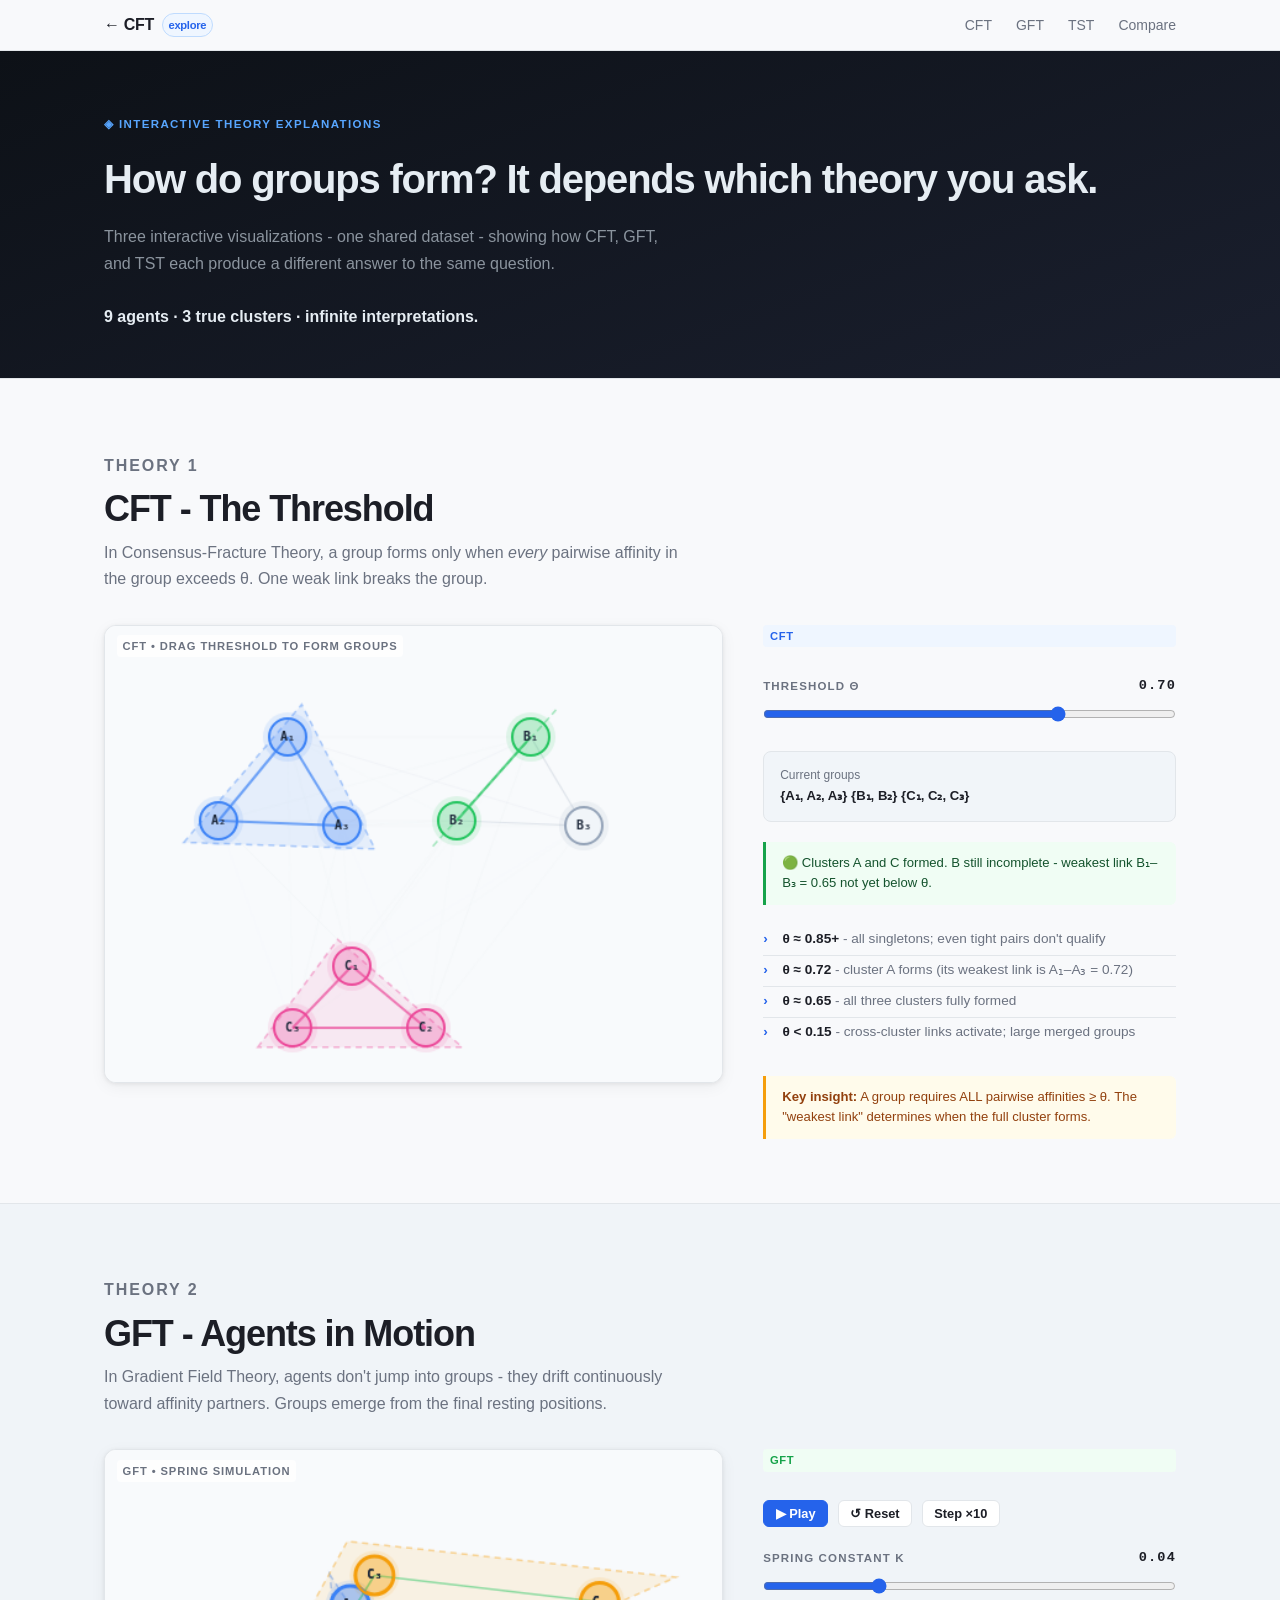
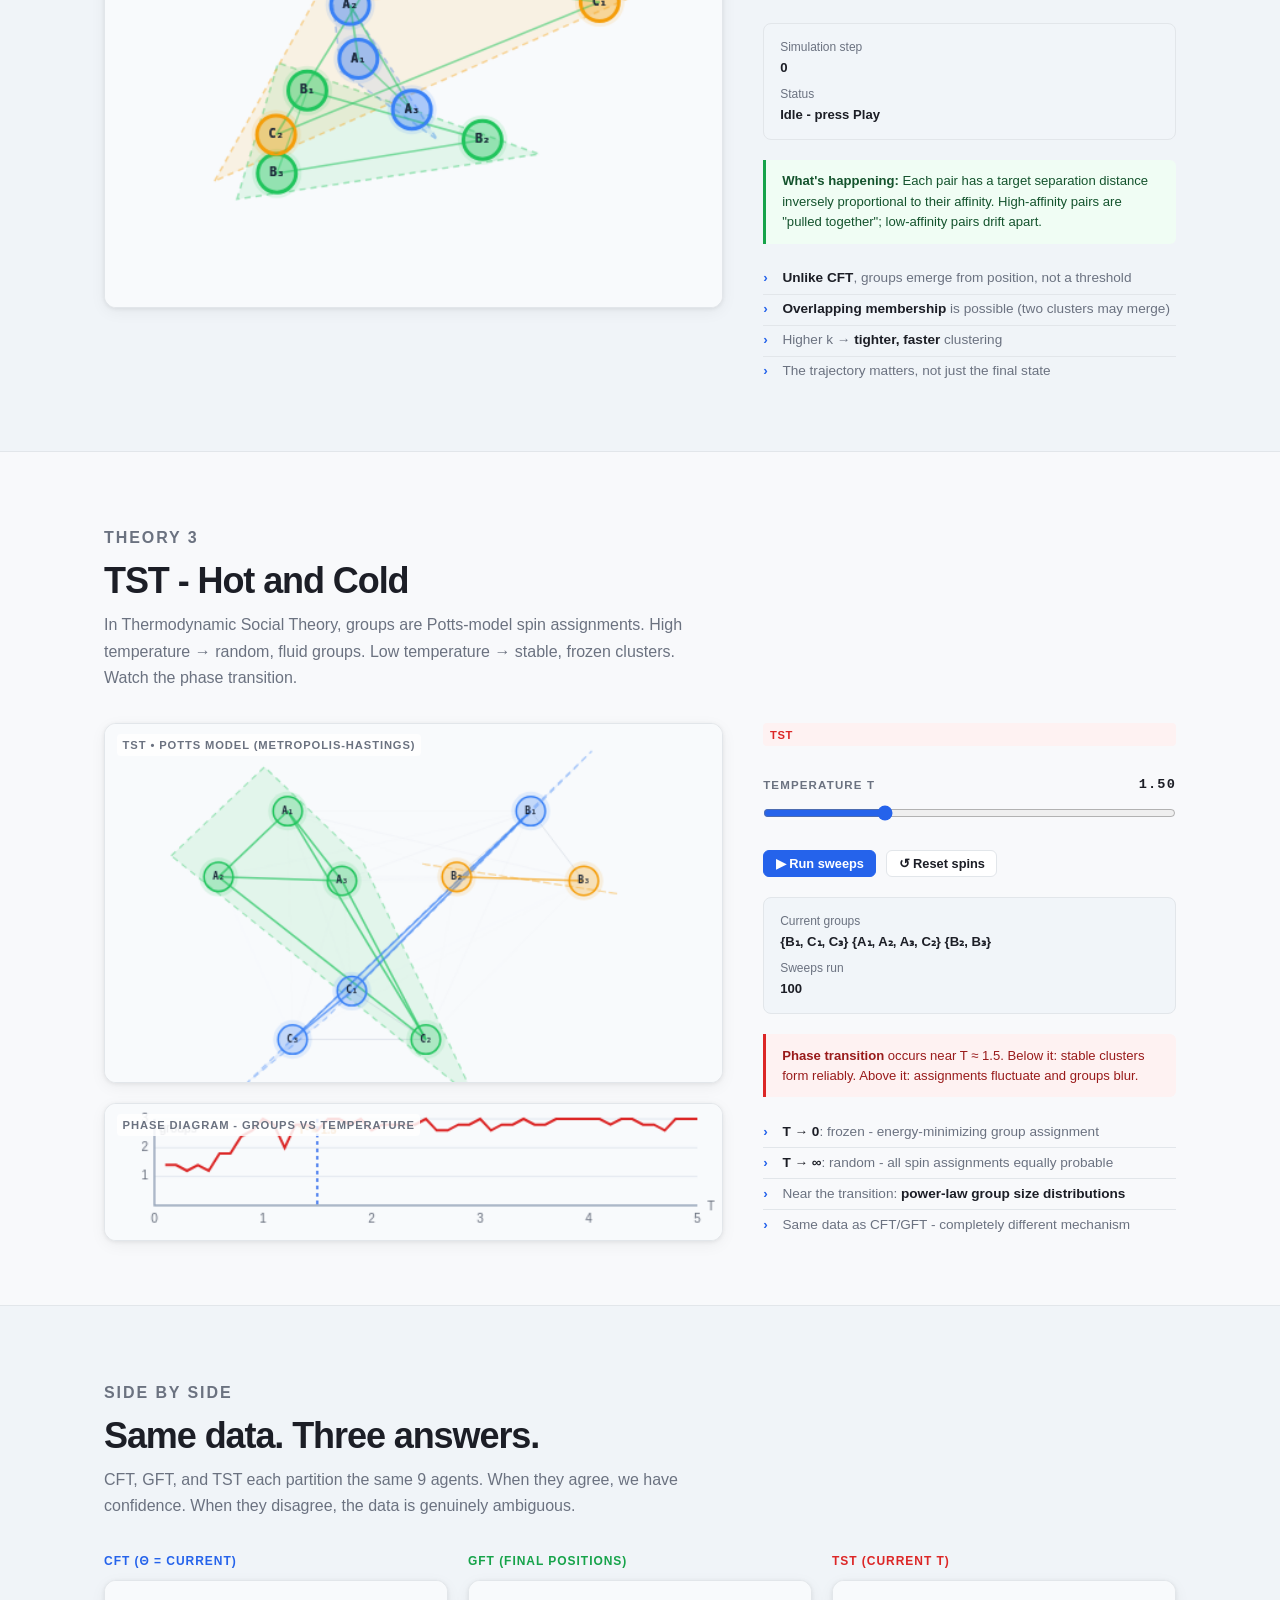
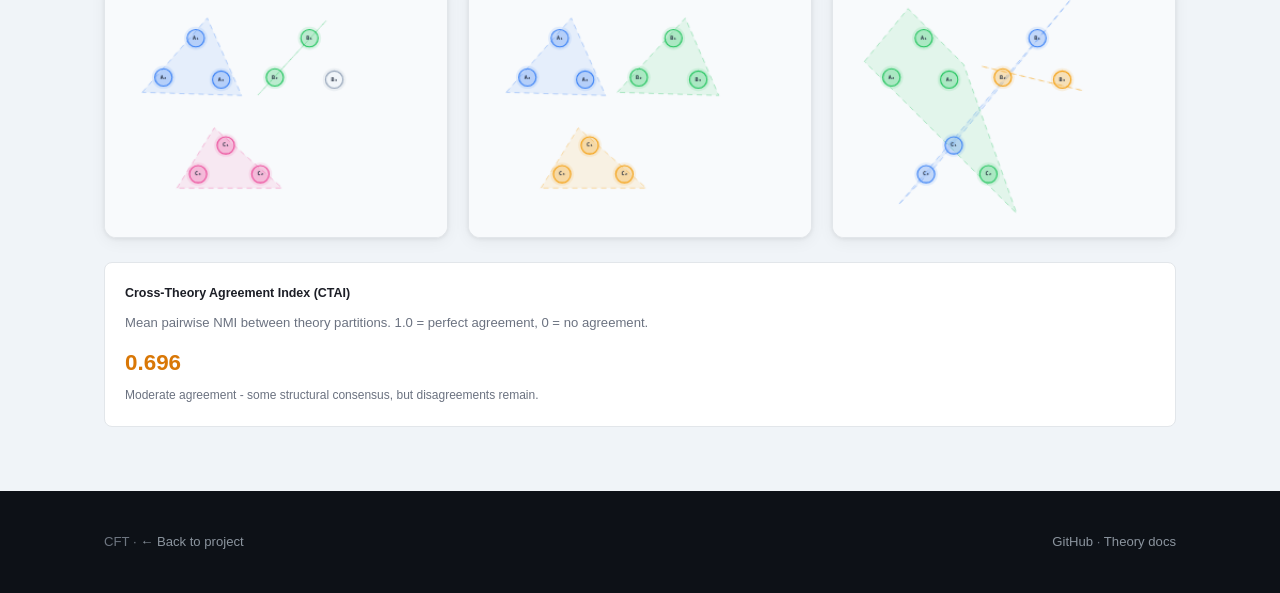
==== docs/explore.html @ f6f6688a "Build complete Python library with 5 theories, MCMC inference, and interactive docs site - Package s" ====
<!DOCTYPE html>
<html lang="en">
<head>
  <meta charset="UTF-8" />
  <meta name="viewport" content="width=device-width, initial-scale=1.0" />
  <title>Explore CFT - Interactive Theory Visualizations</title>
  <link rel="stylesheet" href="style.css" />
  <style>
    /* ── Explore-page overrides ─────────────────────────────────────── */
    .viz-hero {
      background: linear-gradient(160deg, #0d1117 0%, #1a1f2e 100%);
      color: #e6edf3;
      padding: 4rem 0 3rem;
    }
    .viz-hero h1 { font-size: clamp(1.8rem,4vw,2.5rem); font-weight: 800; letter-spacing:-.03em; margin-bottom:.75rem; }
    .viz-hero p  { color:#8b949e; max-width:560px; font-size:1rem; }

    .viz-section { padding: 4rem 0; }
    .viz-section + .viz-section { border-top: 1px solid var(--border); }
    .viz-section.dark {
      background: #f0f4f8;
    }

    .viz-layout {
      display: grid;
      grid-template-columns: 3fr 2fr;
      gap: 2.5rem;
      align-items: start;
    }
    @media(max-width:760px){ .viz-layout { grid-template-columns:1fr; } }

    .canvas-wrap {
      background: #fff;
      border: 1px solid var(--border);
      border-radius: 12px;
      overflow: hidden;
      box-shadow: var(--shadow);
      position: relative;
    }
    canvas { display:block; width:100%; }

    .canvas-label {
      position: absolute;
      top: .6rem; left: .75rem;
      font-size: .7rem; font-weight: 700;
      letter-spacing: .08em; text-transform: uppercase;
      color: var(--muted);
      background: rgba(255,255,255,.85);
      padding: .15em .5em; border-radius: 4px;
    }

    /* controls */
    .controls { display:flex; flex-direction:column; gap:1.25rem; }
    .ctrl-group {}
    .ctrl-label {
      font-size: .72rem; font-weight:700; text-transform:uppercase;
      letter-spacing:.1em; color:var(--muted); margin-bottom:.4rem;
      display:flex; justify-content:space-between; align-items:center;
    }
    .ctrl-val {
      font-family: "SF Mono", monospace;
      font-size: .85rem;
      font-weight: 700;
      color: var(--text);
    }
    input[type=range] {
      width: 100%;
      accent-color: var(--accent);
      cursor: pointer;
    }

    .stat-box {
      background: var(--code-bg);
      border: 1px solid var(--border);
      border-radius: 8px;
      padding: .9rem 1rem;
      font-size: .82rem;
      line-height: 1.6;
    }
    .stat-box strong { font-weight:700; color:var(--text); }
    .stat-box .lbl { color:var(--muted); font-size:.75rem; }

    .btn-row { display:flex; gap:.6rem; flex-wrap:wrap; }
    .btn-sm {
      padding: .4em .9em;
      border-radius: 6px;
      font-size: .8rem;
      font-weight: 600;
      cursor: pointer;
      border: 1px solid var(--border);
      background: var(--surface);
      color: var(--text);
    }
    .btn-sm.primary { background: var(--accent); color:#fff; border-color:var(--accent); }
    .btn-sm:hover { opacity:.85; }
    .btn-sm:active { transform: scale(.97); }

    .callout {
      border-left: 3px solid var(--accent);
      background: var(--accent-bg);
      padding: .7rem 1rem;
      border-radius: 0 6px 6px 0;
      font-size: .82rem;
      color: #1e3a8a;
      line-height: 1.55;
    }
    .callout strong { font-weight:700; }

    .theory-badge {
      display: inline-block;
      font-size: .7rem; font-weight:700; letter-spacing:.06em;
      text-transform: uppercase;
      padding: .2em .6em; border-radius: 4px;
      margin-bottom: .5rem;
    }

    .insight-list { list-style:none; padding:0; margin:0; }
    .insight-list li {
      padding: .3rem 0 .3rem 1.2rem;
      position: relative;
      font-size: .85rem;
      color: var(--muted);
      line-height: 1.5;
      border-bottom: 1px solid var(--border);
    }
    .insight-list li:last-child { border-bottom: none; }
    .insight-list li::before {
      content: "›";
      position: absolute; left: 0;
      color: var(--accent); font-weight: 700;
    }
    .insight-list li strong { color: var(--text); font-weight:700; }

    /* Group legend */
    .group-legend { display:flex; gap:.6rem; flex-wrap:wrap; margin-top:.5rem; }
    .gl-item { display:flex; align-items:center; gap:.35rem; font-size:.78rem; }
    .gl-dot { width:10px; height:10px; border-radius:50%; }
  </style>
</head>
<body>

<!-- Nav -->
<nav>
  <div class="container nav-inner">
    <a class="nav-brand" href="index.html" style="text-decoration:none">
      ← CFT <span class="badge">explore</span>
    </a>
    <ul class="nav-links">
      <li><a href="#cft">CFT</a></li>
      <li><a href="#gft">GFT</a></li>
      <li><a href="#tst">TST</a></li>
      <li><a href="#compare">Compare</a></li>
    </ul>
  </div>
</nav>

<!-- Hero -->
<section class="viz-hero">
  <div class="container">
    <p class="eyebrow" style="font-size:.72rem;font-weight:700;letter-spacing:.12em;text-transform:uppercase;color:#58a6ff;margin-bottom:.75rem;">
      ◈ Interactive Theory Explanations
    </p>
    <h1>How do groups form? It depends which theory you ask.</h1>
    <p>
      Three interactive visualizations - one shared dataset - showing how CFT,
      GFT, and TST each produce a different answer to the same question.
      <br><br>
      <strong style="color:#e6edf3">9 agents · 3 true clusters · infinite interpretations.</strong>
    </p>
  </div>
</section>


<!-- ══════════════════════════════════════════════════════════════
     INTERACTIVE 1 - CFT THRESHOLD
══════════════════════════════════════════════════════════════ -->
<section class="viz-section" id="cft">
  <div class="container">
    <div class="section-header" style="margin-bottom:2rem">
      <p class="section-label">Theory 1</p>
      <h2>CFT - The Threshold</h2>
      <p>
        In Consensus-Fracture Theory, a group forms only when
        <em>every</em> pairwise affinity in the group exceeds θ.
        One weak link breaks the group.
      </p>
    </div>

    <div class="viz-layout">
      <div class="canvas-wrap">
        <div class="canvas-label">CFT • drag threshold to form groups</div>
        <canvas id="cft-canvas" width="500" height="370"></canvas>
      </div>

      <div class="controls">
        <span class="theory-badge" style="background:#eff6ff;color:#2563eb">CFT</span>

        <div class="ctrl-group">
          <div class="ctrl-label">
            Threshold θ
            <span class="ctrl-val" id="cft-theta-val">0.70</span>
          </div>
          <input type="range" id="cft-theta" min="0.05" max="0.95" step="0.01" value="0.70" />
        </div>

        <div class="stat-box" id="cft-stats">
          <div class="lbl">Current groups</div>
          <strong id="cft-group-list">Loading…</strong>
        </div>

        <div class="callout" id="cft-callout">
          Drag the slider to see groups form and dissolve.
        </div>

        <ul class="insight-list">
          <li><strong>θ ≈ 0.85+</strong> - all singletons; even tight pairs don't qualify</li>
          <li><strong>θ ≈ 0.72</strong> - cluster A forms (its weakest link is A₁–A₃ = 0.72)</li>
          <li><strong>θ ≈ 0.65</strong> - all three clusters fully formed</li>
          <li><strong>θ &lt; 0.15</strong> - cross-cluster links activate; large merged groups</li>
        </ul>

        <div class="callout" style="border-color:#f59e0b;background:#fffbeb;color:#92400e;margin-top:.5rem;">
          <strong>Key insight:</strong> A group requires ALL pairwise affinities ≥ θ.
          The "weakest link" determines when the full cluster forms.
        </div>
      </div>
    </div>
  </div>
</section>


<!-- ══════════════════════════════════════════════════════════════
     INTERACTIVE 2 - GFT GRADIENT
══════════════════════════════════════════════════════════════ -->
<section class="viz-section dark" id="gft">
  <div class="container">
    <div class="section-header" style="margin-bottom:2rem">
      <p class="section-label">Theory 2</p>
      <h2>GFT - Agents in Motion</h2>
      <p>
        In Gradient Field Theory, agents don't jump into groups -
        they drift continuously toward affinity partners. Groups emerge from
        the final resting positions.
      </p>
    </div>

    <div class="viz-layout">
      <div class="canvas-wrap">
        <div class="canvas-label">GFT • spring simulation</div>
        <canvas id="gft-canvas" width="500" height="370"></canvas>
      </div>

      <div class="controls">
        <span class="theory-badge" style="background:#f0fdf4;color:#16a34a">GFT</span>

        <div class="btn-row">
          <button class="btn-sm primary" id="gft-play">▶ Play</button>
          <button class="btn-sm" id="gft-reset">↺ Reset</button>
          <button class="btn-sm" id="gft-step">Step ×10</button>
        </div>

        <div class="ctrl-group">
          <div class="ctrl-label">
            Spring constant k
            <span class="ctrl-val" id="gft-k-val">0.04</span>
          </div>
          <input type="range" id="gft-k" min="0.01" max="0.12" step="0.005" value="0.04" />
        </div>

        <div class="stat-box">
          <div class="lbl">Simulation step</div>
          <strong id="gft-step-count">0</strong>
          <div class="lbl" style="margin-top:.4rem;">Status</div>
          <strong id="gft-status">Idle - press Play</strong>
        </div>

        <div class="callout" style="border-color:#16a34a;background:#f0fdf4;color:#14532d;">
          <strong>What's happening:</strong> Each pair has a target separation distance
          inversely proportional to their affinity.
          High-affinity pairs are "pulled together"; low-affinity pairs drift apart.
        </div>

        <ul class="insight-list">
          <li><strong>Unlike CFT</strong>, groups emerge from position, not a threshold</li>
          <li><strong>Overlapping membership</strong> is possible (two clusters may merge)</li>
          <li>Higher k → <strong>tighter, faster</strong> clustering</li>
          <li>The trajectory matters, not just the final state</li>
        </ul>
      </div>
    </div>
  </div>
</section>


<!-- ══════════════════════════════════════════════════════════════
     INTERACTIVE 3 - TST TEMPERATURE
══════════════════════════════════════════════════════════════ -->
<section class="viz-section" id="tst">
  <div class="container">
    <div class="section-header" style="margin-bottom:2rem">
      <p class="section-label">Theory 3</p>
      <h2>TST - Hot and Cold</h2>
      <p>
        In Thermodynamic Social Theory, groups are Potts-model spin assignments.
        High temperature → random, fluid groups. Low temperature → stable, frozen clusters.
        Watch the phase transition.
      </p>
    </div>

    <div class="viz-layout">
      <div>
        <div class="canvas-wrap" style="margin-bottom:1.25rem">
          <div class="canvas-label">TST • Potts model (Metropolis-Hastings)</div>
          <canvas id="tst-canvas" width="500" height="290"></canvas>
        </div>
        <div class="canvas-wrap">
          <div class="canvas-label">phase diagram - groups vs temperature</div>
          <canvas id="tst-phase" width="500" height="110"></canvas>
        </div>
      </div>

      <div class="controls">
        <span class="theory-badge" style="background:#fef2f2;color:#dc2626">TST</span>

        <div class="ctrl-group">
          <div class="ctrl-label">
            Temperature T
            <span class="ctrl-val" id="tst-temp-val">1.50</span>
          </div>
          <input type="range" id="tst-temp" min="0.1" max="5.0" step="0.05" value="1.5" />
        </div>

        <div class="btn-row">
          <button class="btn-sm primary" id="tst-run">▶ Run sweeps</button>
          <button class="btn-sm" id="tst-reset">↺ Reset spins</button>
        </div>

        <div class="stat-box">
          <div class="lbl">Current groups</div>
          <strong id="tst-group-list">-</strong>
          <div class="lbl" style="margin-top:.4rem;">Sweeps run</div>
          <strong id="tst-sweep-count">0</strong>
        </div>

        <div class="callout" style="border-color:#dc2626;background:#fef2f2;color:#991b1b;">
          <strong>Phase transition</strong> occurs near T ≈ 1.5.
          Below it: stable clusters form reliably.
          Above it: assignments fluctuate and groups blur.
        </div>

        <ul class="insight-list">
          <li><strong>T → 0</strong>: frozen - energy-minimizing group assignment</li>
          <li><strong>T → ∞</strong>: random - all spin assignments equally probable</li>
          <li>Near the transition: <strong>power-law group size distributions</strong></li>
          <li>Same data as CFT/GFT - completely different mechanism</li>
        </ul>
      </div>
    </div>
  </div>
</section>


<!-- ══════════════════════════════════════════════════════════════
     COMPARE SIDE-BY-SIDE
══════════════════════════════════════════════════════════════ -->
<section class="viz-section dark" id="compare">
  <div class="container">
    <div class="section-header" style="margin-bottom:2rem">
      <p class="section-label">Side by Side</p>
      <h2>Same data. Three answers.</h2>
      <p>
        CFT, GFT, and TST each partition the same 9 agents.
        When they agree, we have confidence. When they disagree,
        the data is genuinely ambiguous.
      </p>
    </div>

    <div style="display:grid;grid-template-columns:repeat(3,1fr);gap:1.25rem;">
      <div>
        <div style="font-size:.75rem;font-weight:700;color:#2563eb;text-transform:uppercase;letter-spacing:.08em;margin-bottom:.5rem;">CFT (θ = current)</div>
        <div class="canvas-wrap">
          <canvas id="cmp-cft" width="320" height="240"></canvas>
        </div>
      </div>
      <div>
        <div style="font-size:.75rem;font-weight:700;color:#16a34a;text-transform:uppercase;letter-spacing:.08em;margin-bottom:.5rem;">GFT (final positions)</div>
        <div class="canvas-wrap">
          <canvas id="cmp-gft" width="320" height="240"></canvas>
        </div>
      </div>
      <div>
        <div style="font-size:.75rem;font-weight:700;color:#dc2626;text-transform:uppercase;letter-spacing:.08em;margin-bottom:.5rem;">TST (current T)</div>
        <div class="canvas-wrap">
          <canvas id="cmp-tst" width="320" height="240"></canvas>
        </div>
      </div>
    </div>

    <div style="margin-top:1.5rem;background:var(--surface);border:1px solid var(--border);border-radius:8px;padding:1.25rem;">
      <div style="font-size:.78rem;font-weight:700;margin-bottom:.5rem;">Cross-Theory Agreement Index (CTAI)</div>
      <div style="font-size:.82rem;color:var(--muted);margin-bottom:.75rem;">
        Mean pairwise NMI between theory partitions. 1.0 = perfect agreement, 0 = no agreement.
      </div>
      <div style="font-size:1.4rem;font-weight:800;" id="ctai-display">-</div>
      <div style="font-size:.75rem;color:var(--muted);margin-top:.25rem;" id="ctai-label"></div>
    </div>
  </div>
</section>


<!-- Footer -->
<footer>
  <div class="container footer-inner">
    <span>CFT · <a href="index.html">← Back to project</a></span>
    <span>
      <a href="https://github.com/rivirside/cft" target="_blank">GitHub</a> ·
      <a href="https://github.com/rivirside/cft/blob/main/THEORIES.md" target="_blank">Theory docs</a>
    </span>
  </div>
</footer>


<script>
// ══════════════════════════════════════════════════════════════════════
// SHARED DATA
// ══════════════════════════════════════════════════════════════════════

const N = 9;
const LABELS = ['A₁','A₂','A₃','B₁','B₂','B₃','C₁','C₂','C₃'];

// Affinity matrix - symmetric, values in [0,1]
// Three natural clusters (A=0-2, B=3-5, C=6-8) with low cross-cluster affinity
const AFF = [
  [1.00, 0.88, 0.72, 0.12, 0.08, 0.15, 0.10, 0.05, 0.08],
  [0.88, 1.00, 0.80, 0.10, 0.12, 0.08, 0.05, 0.12, 0.06],
  [0.72, 0.80, 1.00, 0.15, 0.10, 0.12, 0.08, 0.06, 0.10],
  [0.12, 0.10, 0.15, 1.00, 0.82, 0.65, 0.08, 0.12, 0.05],
  [0.08, 0.12, 0.10, 0.82, 1.00, 0.78, 0.12, 0.08, 0.10],
  [0.15, 0.08, 0.12, 0.65, 0.78, 1.00, 0.06, 0.10, 0.08],
  [0.10, 0.05, 0.08, 0.08, 0.12, 0.06, 1.00, 0.75, 0.70],
  [0.05, 0.12, 0.06, 0.12, 0.08, 0.10, 0.75, 1.00, 0.83],
  [0.08, 0.06, 0.10, 0.05, 0.10, 0.08, 0.70, 0.83, 1.00],
];

// Fixed positions for CFT / TST (three-cluster layout)
const FIXED_POS = [
  {x:148,y:90},  {x:92,y:158},  {x:192,y:162},  // A cluster
  {x:345,y:90},  {x:285,y:158}, {x:388,y:162},   // B cluster
  {x:200,y:276}, {x:260,y:326}, {x:152,y:326},   // C cluster
];

const GRP_COLORS = ['#3b82f6','#22c55e','#f59e0b','#ec4899','#8b5cf6','#14b8a6'];

// ══════════════════════════════════════════════════════════════════════
// ALGORITHMS
// ══════════════════════════════════════════════════════════════════════

// CFT: greedy clique cover
function cft_groups(threshold) {
  const assigned = new Array(N).fill(false);
  const groups = [];
  for (let i = 0; i < N; i++) {
    if (assigned[i]) continue;
    const g = [i];
    for (let j = i + 1; j < N; j++) {
      if (!assigned[j] && g.every(k => AFF[k][j] >= threshold)) g.push(j);
    }
    groups.push(g);
    g.forEach(k => assigned[k] = true);
  }
  return groups;
}

// TST: Potts model state
let tst_spins = Array.from({length: N}, (_, i) => i % 3);
let tst_sweeps = 0;

function tst_reset() {
  tst_spins = Array.from({length: N}, (_, i) => i % 3);
  tst_sweeps = 0;
}

function tst_step(temperature, n_sweeps = 20) {
  for (let sw = 0; sw < n_sweeps; sw++) {
    for (let i = 0; i < N; i++) {
      const oldS = tst_spins[i];
      const newS = Math.floor(Math.random() * 3);
      if (newS === oldS) continue;
      let dE = 0;
      for (let j = 0; j < N; j++) {
        if (j === i) continue;
        if (tst_spins[j] === oldS) dE += AFF[i][j];
        if (tst_spins[j] === newS) dE -= AFF[i][j];
      }
      if (dE <= 0 || Math.random() < Math.exp(-dE / temperature)) {
        tst_spins[i] = newS;
      }
    }
  }
  tst_sweeps += n_sweeps;
}

function tst_groups() {
  const map = {};
  tst_spins.forEach((s, i) => { if (!map[s]) map[s] = []; map[s].push(i); });
  return Object.values(map).filter(g => g.length > 0);
}

// GFT: spring simulation
let gft_pos = [];
let gft_steps = 0;
let gft_k = 0.04;
let gft_anim = null;
let gft_running = false;

function gft_reset() {
  gft_pos = Array.from({length: N}, () => ({
    x: 55 + Math.random() * 390,
    y: 40 + Math.random() * 290,
  }));
  gft_steps = 0;
  gft_running = false;
  if (gft_anim) { cancelAnimationFrame(gft_anim); gft_anim = null; }
}

function gft_step_once() {
  const forces = Array.from({length: N}, () => ({x: 0, y: 0}));
  for (let i = 0; i < N; i++) {
    // Soft center gravity
    forces[i].x += (250 - gft_pos[i].x) * 0.003;
    forces[i].y += (185 - gft_pos[i].y) * 0.003;
    for (let j = i + 1; j < N; j++) {
      const dx = gft_pos[j].x - gft_pos[i].x;
      const dy = gft_pos[j].y - gft_pos[i].y;
      const dist = Math.sqrt(dx * dx + dy * dy) + 0.5;
      // Target separation inversely proportional to affinity
      const target = 30 + 200 * (1 - AFF[i][j]);
      const spring = gft_k * (dist - target) / dist;
      forces[i].x += spring * dx;
      forces[i].y += spring * dy;
      forces[j].x -= spring * dx;
      forces[j].y -= spring * dy;
    }
  }
  gft_pos = gft_pos.map((p, i) => ({
    x: Math.max(28, Math.min(472, p.x + forces[i].x)),
    y: Math.max(28, Math.min(342, p.y + forces[i].y)),
  }));
  gft_steps++;
}

// K-means-style GFT group detection (3 clusters from positions)
function gft_groups_from_pos() {
  // Simple: use 3 cluster seeds and assign each agent to nearest
  // Seeds: centroid of known true clusters (close to expected final positions)
  const pos = gft_pos;
  if (gft_steps < 5) {
    return [[0,1,2],[3,4,5],[6,7,8]]; // placeholder
  }
  // Run k-means with k=3
  let centers = [0,3,6].map(i => ({x: pos[i].x, y: pos[i].y}));
  for (let iter = 0; iter < 10; iter++) {
    const assigns = pos.map(p => {
      let best = 0, bestD = Infinity;
      centers.forEach((c, ci) => {
        const d = (p.x-c.x)**2 + (p.y-c.y)**2;
        if (d < bestD) { bestD = d; best = ci; }
      });
      return best;
    });
    centers = centers.map((_, ci) => {
      const members = pos.filter((_, i) => assigns[i] === ci);
      if (members.length === 0) return centers[ci];
      return {
        x: members.reduce((s,p) => s + p.x, 0) / members.length,
        y: members.reduce((s,p) => s + p.y, 0) / members.length,
      };
    });
    const groups = [0,1,2].map(ci => pos.map((_,i) => i).filter(i => assigns[i] === ci));
    // Check if any cluster is empty, bail if so
    if (groups.some(g => g.length === 0)) continue;
  }
  const finalAssigns = pos.map(p => {
    let best = 0, bestD = Infinity;
    centers.forEach((c, ci) => {
      const d = (p.x-c.x)**2 + (p.y-c.y)**2;
      if (d < bestD) { bestD = d; best = ci; }
    });
    return best;
  });
  const groups = [0,1,2].map(ci => finalAssigns.map((_,i)=>i).filter(i=>finalAssigns[i]===ci));
  return groups.filter(g => g.length > 0);
}

// ══════════════════════════════════════════════════════════════════════
// NMI HELPER (for CTAI computation)
// ══════════════════════════════════════════════════════════════════════

function groups_to_labels(groups) {
  const labels = new Array(N).fill(-1);
  groups.forEach((g, gi) => g.forEach(i => labels[i] = gi));
  return labels;
}

function nmi(g1, g2) {
  const l1 = groups_to_labels(g1);
  const l2 = groups_to_labels(g2);
  const n = N;
  const k1 = Math.max(...l1) + 1;
  const k2 = Math.max(...l2) + 1;
  const cont = Array.from({length:k1}, () => new Array(k2).fill(0));
  l1.forEach((a, i) => cont[a][l2[i]]++);
  let mi = 0;
  for (let a = 0; a < k1; a++) {
    for (let b = 0; b < k2; b++) {
      if (cont[a][b] === 0) continue;
      const na = cont[a].reduce((s,x)=>s+x,0);
      const nb = cont.reduce((s,row)=>s+row[b],0);
      mi += (cont[a][b]/n) * Math.log((n * cont[a][b]) / (na * nb));
    }
  }
  const h1 = -[...Array(k1)].map((_,a)=>cont[a].reduce((s,x)=>s+x,0)/n).filter(p=>p>0).reduce((s,p)=>s+p*Math.log(p),0);
  const h2 = -[...Array(k2)].map((_,b)=>cont.reduce((s,row)=>s+row[b]/n,0)).filter(p=>p>0).reduce((s,p)=>s+p*Math.log(p),0);
  if (h1 + h2 === 0) return 1;
  return 2 * mi / (h1 + h2);
}

function ctai(groups_list) {
  if (groups_list.length < 2) return 1;
  const pairs = [];
  for (let i = 0; i < groups_list.length; i++)
    for (let j = i+1; j < groups_list.length; j++)
      pairs.push(nmi(groups_list[i], groups_list[j]));
  return pairs.reduce((s,x)=>s+x,0) / pairs.length;
}

// ══════════════════════════════════════════════════════════════════════
// DRAWING
// ══════════════════════════════════════════════════════════════════════

function hexToRgb(hex) {
  const r = parseInt(hex.slice(1,3),16);
  const g = parseInt(hex.slice(3,5),16);
  const b = parseInt(hex.slice(5,7),16);
  return {r,g,b};
}

function drawScene(ctx, positions, groups, options = {}) {
  const {
    width = ctx.canvas.width,
    height = ctx.canvas.height,
    threshold = null,
    showEdges = true,
    scale = 1,
  } = options;

  ctx.clearRect(0, 0, width, height);

  // Background
  ctx.fillStyle = '#f8fafc';
  ctx.fillRect(0, 0, width, height);

  // Assign group index
  const groupOf = new Array(N).fill(-1);
  groups.forEach((g, gi) => g.forEach(i => groupOf[i] = gi));

  // Draw group hulls (convex hull + padding)
  groups.forEach((g, gi) => {
    if (g.length < 2) return;
    const color = GRP_COLORS[gi % GRP_COLORS.length];
    const pts = g.map(i => positions[i]);
    const hull = convexHull(pts);
    const cx = hull.reduce((s,p)=>s+p.x,0)/hull.length;
    const cy = hull.reduce((s,p)=>s+p.y,0)/hull.length;
    const expanded = hull.map(p => ({
      x: cx + (p.x - cx) * 1.35 + Math.sign(p.x - cx) * 10,
      y: cy + (p.y - cy) * 1.35 + Math.sign(p.y - cy) * 10,
    }));
    const rgb = hexToRgb(color);
    ctx.beginPath();
    if (expanded.length === 1) {
      ctx.arc(expanded[0].x, expanded[0].y, 30, 0, 2*Math.PI);
    } else {
      ctx.moveTo(expanded[0].x, expanded[0].y);
      expanded.forEach(p => ctx.lineTo(p.x, p.y));
    }
    ctx.closePath();
    ctx.fillStyle = `rgba(${rgb.r},${rgb.g},${rgb.b},0.10)`;
    ctx.fill();
    ctx.strokeStyle = `rgba(${rgb.r},${rgb.g},${rgb.b},0.40)`;
    ctx.lineWidth = 1.5 * scale;
    ctx.setLineDash([5,4]);
    ctx.stroke();
    ctx.setLineDash([]);
  });

  // Draw edges
  if (showEdges) {
    for (let i = 0; i < N; i++) {
      for (let j = i + 1; j < N; j++) {
        const aff = AFF[i][j];
        if (aff < 0.05) continue;
        const qualified = threshold !== null && aff >= threshold;
        const sameGroup = groupOf[i] !== -1 && groupOf[i] === groupOf[j] && groups[groupOf[i]].length > 1;
        const alpha = sameGroup ? 0.7 : Math.min(0.25, aff * 1.5);
        const lw = sameGroup ? 2.0 * scale : Math.min(1.2, aff * 2) * scale;
        const color = sameGroup
          ? GRP_COLORS[groupOf[i] % GRP_COLORS.length]
          : '#94a3b8';
        ctx.beginPath();
        ctx.moveTo(positions[i].x, positions[i].y);
        ctx.lineTo(positions[j].x, positions[j].y);
        const rgb = hexToRgb(color[0] === '#' ? color : '#94a3b8');
        ctx.strokeStyle = color[0] === '#'
          ? `rgba(${rgb.r},${rgb.g},${rgb.b},${alpha})`
          : `rgba(148,163,184,${alpha})`;
        ctx.lineWidth = lw;
        ctx.stroke();
      }
    }
  }

  // Draw nodes
  for (let i = 0; i < N; i++) {
    const gi = groupOf[i];
    const inGroup = gi >= 0 && groups[gi].length > 1;
    const color = inGroup ? GRP_COLORS[gi % GRP_COLORS.length] : '#94a3b8';
    const r = hexToRgb(color);
    const p = positions[i];

    // Outer glow
    ctx.beginPath();
    ctx.arc(p.x, p.y, 20 * scale, 0, 2*Math.PI);
    ctx.fillStyle = `rgba(${r.r},${r.g},${r.b},0.12)`;
    ctx.fill();

    // Main circle
    ctx.beginPath();
    ctx.arc(p.x, p.y, 15 * scale, 0, 2*Math.PI);
    ctx.fillStyle = inGroup ? `rgba(${r.r},${r.g},${r.b},0.18)` : '#f1f5f9';
    ctx.fill();
    ctx.strokeStyle = color;
    ctx.lineWidth = 2 * scale;
    ctx.stroke();

    // Label
    ctx.fillStyle = '#1e293b';
    ctx.font = `bold ${Math.round(10 * scale)}px "SF Mono", monospace`;
    ctx.textAlign = 'center';
    ctx.textBaseline = 'middle';
    ctx.fillText(LABELS[i], p.x, p.y);
  }
}

// Gift-wrapping convex hull
function convexHull(points) {
  if (points.length <= 2) return points.slice();
  let start = points.reduce((a,b) => b.x < a.x ? b : a);
  const hull = [];
  let cur = start;
  do {
    hull.push(cur);
    let nxt = points[0];
    for (const p of points) {
      if (p === cur) continue;
      const cross = (nxt.x-cur.x)*(p.y-cur.y) - (nxt.y-cur.y)*(p.x-cur.x);
      if (nxt === cur || cross < 0) nxt = p;
    }
    cur = nxt;
  } while (cur !== start && hull.length < points.length + 1);
  return hull;
}

function groupsLabel(groups) {
  return groups
    .filter(g => g.length > 1)
    .map((g, i) => `{${g.map(j=>LABELS[j]).join(', ')}}`)
    .join('  ') || 'all singletons';
}

// ══════════════════════════════════════════════════════════════════════
// INTERACTIVE 1: CFT
// ══════════════════════════════════════════════════════════════════════

const cftCanvas = document.getElementById('cft-canvas');
const cftCtx = cftCanvas.getContext('2d');
const cftSlider = document.getElementById('cft-theta');
const cftThetaVal = document.getElementById('cft-theta-val');
const cftGroupList = document.getElementById('cft-group-list');
const cftCallout = document.getElementById('cft-callout');

function renderCFT() {
  const theta = parseFloat(cftSlider.value);
  cftThetaVal.textContent = theta.toFixed(2);
  const groups = cft_groups(theta);
  const nGroups = groups.length;
  const nonSingle = groups.filter(g=>g.length>1).length;
  cftGroupList.textContent = groupsLabel(groups);

  // Dynamic callout
  if (theta >= 0.85) {
    cftCallout.textContent = '🔴 All singletons - threshold too high for any pair to qualify.';
    cftCallout.style.borderColor = '#dc2626';
    cftCallout.style.background = '#fef2f2';
    cftCallout.style.color = '#991b1b';
  } else if (theta >= 0.72) {
    cftCallout.textContent = '🟡 Some pairs form, but weakest links prevent full clusters. A₁–A₃ = 0.72 is the bottleneck for cluster A.';
    cftCallout.style.borderColor = '#f59e0b';
    cftCallout.style.background = '#fffbeb';
    cftCallout.style.color = '#92400e';
  } else if (theta >= 0.65) {
    cftCallout.textContent = '🟢 Clusters A and C formed. B still incomplete - weakest link B₁–B₃ = 0.65 not yet below θ.';
    cftCallout.style.borderColor = '#16a34a';
    cftCallout.style.background = '#f0fdf4';
    cftCallout.style.color = '#14532d';
  } else if (theta >= 0.15) {
    cftCallout.textContent = '✅ All three clusters fully formed. Cross-cluster links (≈ 0.05–0.15) still below threshold.';
    cftCallout.style.borderColor = '#2563eb';
    cftCallout.style.background = '#eff6ff';
    cftCallout.style.color = '#1e3a8a';
  } else {
    cftCallout.textContent = '⚠️ Cross-cluster affinities now qualify - clusters merging into larger groups.';
    cftCallout.style.borderColor = '#7c3aed';
    cftCallout.style.background = '#f5f3ff';
    cftCallout.style.color = '#4c1d95';
  }

  drawScene(cftCtx, FIXED_POS, groups, { threshold: theta, width: 500, height: 370 });
  renderCompare();
}

cftSlider.addEventListener('input', renderCFT);

// ══════════════════════════════════════════════════════════════════════
// INTERACTIVE 2: GFT
// ══════════════════════════════════════════════════════════════════════

const gftCanvas = document.getElementById('gft-canvas');
const gftCtx = gftCanvas.getContext('2d');
const gftPlayBtn = document.getElementById('gft-play');
const gftResetBtn = document.getElementById('gft-reset');
const gftStepBtn = document.getElementById('gft-step');
const gftKSlider = document.getElementById('gft-k');
const gftKVal = document.getElementById('gft-k-val');
const gftStepCount = document.getElementById('gft-step-count');
const gftStatus = document.getElementById('gft-status');

function renderGFT() {
  const groups = gft_groups_from_pos();
  drawScene(gftCtx, gft_pos, groups, {
    width: 500, height: 370, showEdges: false
  });
  // Draw spring lines
  for (let i = 0; i < N; i++) {
    for (let j = i+1; j < N; j++) {
      if (AFF[i][j] < 0.25) continue;
      const alpha = Math.min(0.55, AFF[i][j] * 0.7);
      gftCtx.beginPath();
      gftCtx.moveTo(gft_pos[i].x, gft_pos[i].y);
      gftCtx.lineTo(gft_pos[j].x, gft_pos[j].y);
      gftCtx.strokeStyle = `rgba(34,197,94,${alpha})`;
      gftCtx.lineWidth = AFF[i][j] * 2;
      gftCtx.stroke();
    }
  }
  // Redraw nodes on top
  for (let i = 0; i < N; i++) {
    const p = gft_pos[i];
    const groups2 = gft_groups_from_pos();
    const gi = groups2.findIndex(g => g.includes(i));
    const color = gi >= 0 ? GRP_COLORS[gi % GRP_COLORS.length] : '#94a3b8';
    const r = hexToRgb(color);
    ctx_dot(gftCtx, p.x, p.y, LABELS[i], color);
  }
  gftStepCount.textContent = gft_steps;
  renderCompare();
}

function ctx_dot(ctx, x, y, label, color) {
  const r = hexToRgb(color);
  ctx.beginPath();
  ctx.arc(x, y, 16, 0, 2*Math.PI);
  ctx.fillStyle = `rgba(${r.r},${r.g},${r.b},0.18)`;
  ctx.fill();
  ctx.strokeStyle = color;
  ctx.lineWidth = 2;
  ctx.stroke();
  ctx.fillStyle = '#1e293b';
  ctx.font = 'bold 10px "SF Mono", monospace';
  ctx.textAlign = 'center';
  ctx.textBaseline = 'middle';
  ctx.fillText(label, x, y);
}

gftPlayBtn.addEventListener('click', () => {
  if (gft_running) {
    gft_running = false;
    cancelAnimationFrame(gft_anim);
    gftPlayBtn.textContent = '▶ Play';
    gftStatus.textContent = `Paused at step ${gft_steps}`;
  } else {
    gft_running = true;
    gftPlayBtn.textContent = '⏸ Pause';
    gftStatus.textContent = 'Running…';
    (function loop() {
      if (!gft_running) return;
      for (let i = 0; i < 4; i++) gft_step_once();
      renderGFT();
      if (gft_steps < 400) {
        gft_anim = requestAnimationFrame(loop);
      } else {
        gft_running = false;
        gftPlayBtn.textContent = '▶ Play';
        gftStatus.textContent = `Converged at step ${gft_steps}`;
      }
    })();
  }
});

gftResetBtn.addEventListener('click', () => {
  gft_running = false;
  if (gft_anim) cancelAnimationFrame(gft_anim);
  gftPlayBtn.textContent = '▶ Play';
  gft_k = parseFloat(gftKSlider.value);
  gft_reset();
  gftStatus.textContent = 'Reset - press Play';
  renderGFT();
});

gftStepBtn.addEventListener('click', () => {
  for (let i = 0; i < 10; i++) gft_step_once();
  gftStatus.textContent = `Step ${gft_steps}`;
  renderGFT();
});

gftKSlider.addEventListener('input', () => {
  gft_k = parseFloat(gftKSlider.value);
  gftKVal.textContent = gft_k.toFixed(3);
});

// ══════════════════════════════════════════════════════════════════════
// INTERACTIVE 3: TST
// ══════════════════════════════════════════════════════════════════════

const tstCanvas = document.getElementById('tst-canvas');
const tstCtx = tstCanvas.getContext('2d');
const tstPhaseCanvas = document.getElementById('tst-phase');
const tstPhaseCtx = tstPhaseCanvas.getContext('2d');
const tstTempSlider = document.getElementById('tst-temp');
const tstTempVal = document.getElementById('tst-temp-val');
const tstGroupList = document.getElementById('tst-group-list');
const tstSweepCount = document.getElementById('tst-sweep-count');
let tst_anim = null;

function renderTST() {
  const temp = parseFloat(tstTempSlider.value);
  tstTempVal.textContent = temp.toFixed(2);
  const groups = tst_groups();
  tstGroupList.textContent = groupsLabel(groups);
  tstSweepCount.textContent = tst_sweeps;

  // Draw on smaller canvas (height 290)
  tstCtx.clearRect(0,0,500,290);
  tstCtx.fillStyle = '#f8fafc';
  tstCtx.fillRect(0,0,500,290);

  // Scale positions to fit
  const scale = 290/370;
  const scaledPos = FIXED_POS.map(p => ({x: p.x, y: p.y * scale}));
  drawScene(tstCtx, scaledPos, groups, {width:500, height:290, scale});
  renderCompare();
}

// Pre-compute phase diagram
const PHASE_TEMPS = [];
const PHASE_NGROUPS = [];
(function precomputePhase() {
  for (let t = 0.1; t <= 5.0; t += 0.1) {
    PHASE_TEMPS.push(parseFloat(t.toFixed(1)));
    // Run multiple seeds and average
    let total = 0;
    for (let seed = 0; seed < 5; seed++) {
      tst_reset();
      tst_step(t, 80);
      total += tst_groups().length;
    }
    PHASE_NGROUPS.push(total / 5);
  }
  tst_reset(); // restore
})();

function renderPhaseDiagram() {
  const ctx = tstPhaseCtx;
  const W = 500, H = 110;
  ctx.clearRect(0,0,W,H);
  ctx.fillStyle = '#f8fafc';
  ctx.fillRect(0,0,W,H);

  const pad = {l:40, r:20, t:12, b:28};
  const iw = W - pad.l - pad.r;
  const ih = H - pad.t - pad.b;

  // Grid
  ctx.strokeStyle = '#e2e8f0';
  ctx.lineWidth = 1;
  [1,2,3].forEach(y => {
    const py = pad.t + ih - (y/3) * ih;
    ctx.beginPath(); ctx.moveTo(pad.l, py); ctx.lineTo(pad.l+iw, py); ctx.stroke();
  });

  // Axes
  ctx.strokeStyle = '#94a3b8';
  ctx.lineWidth = 1.5;
  ctx.beginPath();
  ctx.moveTo(pad.l, pad.t); ctx.lineTo(pad.l, pad.t+ih);
  ctx.lineTo(pad.l+iw, pad.t+ih); ctx.stroke();

  // Axis labels
  ctx.fillStyle = '#6b7280'; ctx.font = '10px sans-serif'; ctx.textAlign = 'right';
  ctx.fillText('T', pad.l + iw + 14, pad.t + ih + 4);
  ctx.textAlign = 'center';
  [0,1,2,3,4,5].forEach(t => {
    const x = pad.l + (t/5) * iw;
    ctx.fillText(t, x, pad.t+ih+14);
  });
  ctx.textAlign = 'right'; ctx.textBaseline = 'middle';
  [1,2,3].forEach(n => {
    const y = pad.t + ih - (n/3)*ih;
    ctx.fillText(n, pad.l-5, y);
  });
  ctx.textAlign = 'left'; ctx.fillText('groups', pad.l+4, pad.t+8); ctx.textAlign = 'center';

  // Line
  ctx.beginPath();
  PHASE_TEMPS.forEach((t,i) => {
    const x = pad.l + (t/5)*iw;
    const y = pad.t + ih - (PHASE_NGROUPS[i]/3)*ih;
    i === 0 ? ctx.moveTo(x,y) : ctx.lineTo(x,y);
  });
  ctx.strokeStyle = '#dc2626'; ctx.lineWidth = 2; ctx.stroke();

  // Current temp indicator
  const curT = parseFloat(tstTempSlider.value);
  const curX = pad.l + (curT/5)*iw;
  ctx.beginPath();
  ctx.moveTo(curX, pad.t); ctx.lineTo(curX, pad.t+ih);
  ctx.strokeStyle = '#2563eb'; ctx.lineWidth = 1.5;
  ctx.setLineDash([3,3]); ctx.stroke(); ctx.setLineDash([]);

  // Phase transition annotation
  const tcX = pad.l + (1.5/5)*iw;
  ctx.fillStyle = '#d97706'; ctx.font = 'bold 9px sans-serif';
  ctx.textAlign = 'center';
  ctx.fillText('Tᶜ ≈ 1.5', tcX, pad.t + 10);
}

tstTempSlider.addEventListener('input', () => {
  const temp = parseFloat(tstTempSlider.value);
  tst_step(temp, 50);
  renderTST();
  renderPhaseDiagram();
});

document.getElementById('tst-run').addEventListener('click', () => {
  const temp = parseFloat(tstTempSlider.value);
  tst_step(temp, 100);
  renderTST();
  renderPhaseDiagram();
});

document.getElementById('tst-reset').addEventListener('click', () => {
  tst_reset();
  renderTST();
  renderPhaseDiagram();
});

// ══════════════════════════════════════════════════════════════════════
// COMPARE PANEL
// ══════════════════════════════════════════════════════════════════════

const cmpCftCtx = document.getElementById('cmp-cft').getContext('2d');
const cmpGftCtx = document.getElementById('cmp-gft').getContext('2d');
const cmpTstCtx = document.getElementById('cmp-tst').getContext('2d');
const ctaiDisplay = document.getElementById('ctai-display');
const ctaiLabel = document.getElementById('ctai-label');

function miniDraw(ctx, positions, groups) {
  const S = 0.54;
  const scaledPos = positions.map(p => ({x:p.x*S + 5, y:p.y*S + 5}));
  drawScene(ctx, scaledPos, groups, {width:320, height:240, showEdges:false, scale:S});
}

function renderCompare() {
  const theta = parseFloat(cftSlider.value);
  const cGroups = cft_groups(theta);
  const gGroups = gft_groups_from_pos();
  const tGroups = tst_groups();

  miniDraw(cmpCftCtx, FIXED_POS, cGroups);
  miniDraw(cmpGftCtx, FIXED_POS, gGroups);
  miniDraw(cmpTstCtx, FIXED_POS, tGroups);

  const score = ctai([cGroups, gGroups, tGroups]);
  ctaiDisplay.textContent = score.toFixed(3);
  if (score > 0.7) {
    ctaiDisplay.style.color = '#16a34a';
    ctaiLabel.textContent = 'High agreement - all three theories see the same clusters.';
  } else if (score > 0.4) {
    ctaiDisplay.style.color = '#d97706';
    ctaiLabel.textContent = 'Moderate agreement - some structural consensus, but disagreements remain.';
  } else {
    ctaiDisplay.style.color = '#dc2626';
    ctaiLabel.textContent = 'Low agreement - theories disagree on how to partition these agents.';
  }
}

// ══════════════════════════════════════════════════════════════════════
// INIT
// ══════════════════════════════════════════════════════════════════════

gft_reset();
tst_reset();
tst_step(1.5, 100);
renderCFT();
renderGFT();
renderTST();
renderPhaseDiagram();
</script>
</body>
</html>
---- docs/style.css ----
/* ── Reset & Base ────────────────────────────────────────────────────── */
*, *::before, *::after { box-sizing: border-box; margin: 0; padding: 0; }

:root {
  --bg:        #f8f9fb;
  --surface:   #ffffff;
  --border:    #e2e6ea;
  --text:      #1c1e26;
  --muted:     #6b7280;
  --accent:    #2563eb;
  --accent-bg: #eff6ff;
  --code-bg:   #f1f5f9;
  --radius:    8px;
  --shadow:    0 1px 4px rgba(0,0,0,.07), 0 4px 16px rgba(0,0,0,.05);

  /* Theory colours */
  --cft:  #2563eb;
  --gft:  #16a34a;
  --qst:  #7c3aed;
  --ict:  #ea580c;
  --tst:  #dc2626;
}

html { scroll-behavior: smooth; }

body {
  font-family: -apple-system, BlinkMacSystemFont, "Segoe UI", Helvetica, Arial, sans-serif;
  background: var(--bg);
  color: var(--text);
  line-height: 1.65;
  font-size: 16px;
}

a { color: var(--accent); text-decoration: none; }
a:hover { text-decoration: underline; }

code, kbd {
  font-family: "SF Mono", "Fira Code", Consolas, monospace;
  font-size: .875em;
  background: var(--code-bg);
  padding: .15em .4em;
  border-radius: 4px;
  border: 1px solid var(--border);
}

pre {
  background: #0d1117;
  color: #e6edf3;
  padding: 1.2rem 1.5rem;
  border-radius: var(--radius);
  overflow-x: auto;
  font-family: "SF Mono", "Fira Code", Consolas, monospace;
  font-size: .85rem;
  line-height: 1.6;
}
pre code { background: none; border: none; padding: 0; font-size: inherit; color: inherit; }

/* ── Layout ──────────────────────────────────────────────────────────── */
.container { max-width: 1120px; margin: 0 auto; padding: 0 1.5rem; }
.wide      { max-width: 1280px; margin: 0 auto; padding: 0 1.5rem; }

section { padding: 5rem 0; }
section + section { border-top: 1px solid var(--border); }

/* ── Nav ─────────────────────────────────────────────────────────────── */
nav {
  position: sticky;
  top: 0;
  z-index: 100;
  background: rgba(248,249,251,.92);
  backdrop-filter: blur(8px);
  border-bottom: 1px solid var(--border);
  padding: .75rem 0;
}
.nav-inner {
  display: flex;
  align-items: center;
  justify-content: space-between;
  gap: 1rem;
}
.nav-brand {
  font-weight: 700;
  font-size: 1rem;
  letter-spacing: -.02em;
  color: var(--text);
  display: flex;
  align-items: center;
  gap: .5rem;
}
.nav-brand .badge {
  font-size: .7rem;
  background: var(--accent-bg);
  color: var(--accent);
  border: 1px solid #bfdbfe;
  padding: .15em .5em;
  border-radius: 999px;
  font-weight: 600;
}
.nav-links {
  display: flex;
  gap: 1.5rem;
  list-style: none;
}
.nav-links a {
  font-size: .875rem;
  color: var(--muted);
  font-weight: 500;
}
.nav-links a:hover { color: var(--text); text-decoration: none; }
.nav-github {
  font-size: .8rem;
  font-weight: 600;
  background: var(--text);
  color: #fff;
  padding: .4em .9em;
  border-radius: 6px;
  display: flex;
  align-items: center;
  gap: .4rem;
}
.nav-github:hover { background: #374151; text-decoration: none; }

/* ── Hero ────────────────────────────────────────────────────────────── */
#hero {
  background: linear-gradient(160deg, #0d1117 0%, #1a1f2e 60%, #0f1b3d 100%);
  color: #e6edf3;
  padding: 6rem 0 5rem;
  border-top: none;
}
#hero .eyebrow {
  font-size: .75rem;
  font-weight: 700;
  letter-spacing: .12em;
  text-transform: uppercase;
  color: #58a6ff;
  margin-bottom: 1rem;
  display: flex;
  align-items: center;
  gap: .5rem;
}
#hero h1 {
  font-size: clamp(2rem, 5vw, 3.25rem);
  font-weight: 800;
  letter-spacing: -.03em;
  line-height: 1.15;
  max-width: 780px;
  margin-bottom: 1.25rem;
}
#hero h1 em { color: #58a6ff; font-style: normal; }
#hero .lead {
  font-size: 1.1rem;
  color: #8b949e;
  max-width: 620px;
  margin-bottom: 2rem;
  line-height: 1.7;
}
.hero-actions { display: flex; gap: .75rem; flex-wrap: wrap; }
.btn-primary {
  background: #2563eb;
  color: #fff;
  padding: .65em 1.4em;
  border-radius: 7px;
  font-weight: 600;
  font-size: .95rem;
  display: inline-flex;
  align-items: center;
  gap: .4rem;
}
.btn-primary:hover { background: #1d4ed8; text-decoration: none; }
.btn-ghost {
  color: #e6edf3;
  border: 1px solid #30363d;
  padding: .65em 1.4em;
  border-radius: 7px;
  font-weight: 500;
  font-size: .95rem;
  display: inline-flex;
  align-items: center;
  gap: .4rem;
}
.btn-ghost:hover { border-color: #8b949e; text-decoration: none; }

.hero-stats {
  display: flex;
  gap: 2.5rem;
  margin-top: 3.5rem;
  flex-wrap: wrap;
}
.stat-item { border-left: 2px solid #30363d; padding-left: 1rem; }
.stat-num { font-size: 1.75rem; font-weight: 800; color: #e6edf3; letter-spacing: -.03em; }
.stat-label { font-size: .78rem; color: #6e7681; text-transform: uppercase; letter-spacing: .06em; }

/* ── Section headers ─────────────────────────────────────────────────── */
.section-header { margin-bottom: 2.5rem; }
.section-label {
  font-size: .72rem;
  font-weight: 700;
  letter-spacing: .12em;
  text-transform: uppercase;
  color: var(--accent);
  margin-bottom: .5rem;
}
.section-header h2 {
  font-size: clamp(1.6rem, 3vw, 2.25rem);
  font-weight: 800;
  letter-spacing: -.03em;
  line-height: 1.2;
}
.section-header p {
  margin-top: .6rem;
  color: var(--muted);
  max-width: 600px;
  font-size: 1rem;
}

/* ── Theories grid ───────────────────────────────────────────────────── */
.theories-grid {
  display: grid;
  grid-template-columns: repeat(auto-fill, minmax(300px, 1fr));
  gap: 1.25rem;
}
.theory-card {
  background: var(--surface);
  border: 1px solid var(--border);
  border-radius: 10px;
  padding: 1.5rem;
  box-shadow: var(--shadow);
  border-top: 3px solid var(--c, var(--accent));
  transition: transform .15s, box-shadow .15s;
}
.theory-card:hover { transform: translateY(-2px); box-shadow: 0 4px 20px rgba(0,0,0,.1); }
.theory-card[data-theory="CFT"] { --c: var(--cft); }
.theory-card[data-theory="GFT"] { --c: var(--gft); }
.theory-card[data-theory="QST"] { --c: var(--qst); }
.theory-card[data-theory="ICT"] { --c: var(--ict); }
.theory-card[data-theory="TST"] { --c: var(--tst); }

.theory-tag {
  display: inline-block;
  font-size: .7rem;
  font-weight: 700;
  letter-spacing: .08em;
  text-transform: uppercase;
  color: var(--c);
  background: color-mix(in srgb, var(--c) 10%, transparent);
  padding: .2em .6em;
  border-radius: 4px;
  margin-bottom: .75rem;
}
.theory-card h3 { font-size: 1.05rem; font-weight: 700; margin-bottom: .4rem; }
.theory-card .mechanism {
  font-size: .82rem;
  color: var(--muted);
  font-style: italic;
  margin-bottom: .85rem;
  line-height: 1.5;
}
.theory-card .prediction-list {
  list-style: none;
  font-size: .85rem;
}
.theory-card .prediction-list li {
  padding: .25rem 0;
  padding-left: 1.1rem;
  position: relative;
  color: #374151;
}
.theory-card .prediction-list li::before {
  content: "→";
  position: absolute;
  left: 0;
  color: var(--c);
  font-size: .8em;
}
.theory-params {
  margin-top: .85rem;
  padding-top: .85rem;
  border-top: 1px solid var(--border);
  font-size: .8rem;
  color: var(--muted);
}
.theory-params code { font-size: .8rem; }

/* ── Results ─────────────────────────────────────────────────────────── */
.results-layout {
  display: grid;
  grid-template-columns: 1fr 1fr;
  gap: 2rem;
  align-items: start;
}
@media (max-width: 768px) { .results-layout { grid-template-columns: 1fr; } }

.result-card {
  background: var(--surface);
  border: 1px solid var(--border);
  border-radius: 10px;
  padding: 1.5rem;
  box-shadow: var(--shadow);
}
.result-card h3 { font-size: 1rem; font-weight: 700; margin-bottom: .25rem; }
.result-card .subtitle { font-size: .82rem; color: var(--muted); margin-bottom: 1.2rem; }

.ranking-row {
  display: flex;
  align-items: center;
  gap: .75rem;
  padding: .6rem 0;
  border-bottom: 1px solid var(--border);
}
.ranking-row:last-child { border-bottom: none; }
.rank-num {
  width: 1.5rem;
  text-align: center;
  font-size: .8rem;
  font-weight: 700;
  color: var(--muted);
}
.rank-num.gold { color: #d97706; }
.theory-pill {
  font-size: .75rem;
  font-weight: 700;
  letter-spacing: .05em;
  padding: .2em .6em;
  border-radius: 4px;
  min-width: 42px;
  text-align: center;
}
.nmi-bar-wrap { flex: 1; }
.nmi-bar-label { font-size: .75rem; color: var(--muted); margin-bottom: .2rem; }
.nmi-bar-outer { height: 6px; background: var(--border); border-radius: 3px; overflow: hidden; }
.nmi-bar-inner { height: 100%; border-radius: 3px; }
.nmi-score { font-size: .85rem; font-weight: 700; min-width: 3.5rem; text-align: right; }

/* ── Scenario pills ──────────────────────────────────────────────────── */
.scenario-grid {
  display: grid;
  grid-template-columns: repeat(auto-fill, minmax(220px, 1fr));
  gap: 1rem;
  margin-top: 1.5rem;
}
.scenario-card {
  background: var(--surface);
  border: 1px solid var(--border);
  border-radius: 8px;
  padding: 1.2rem;
  box-shadow: var(--shadow);
}
.scenario-card .icon { font-size: 1.5rem; margin-bottom: .5rem; }
.scenario-card h4 { font-size: .9rem; font-weight: 700; }
.scenario-card p  { font-size: .8rem; color: var(--muted); margin-top: .25rem; }

/* ── Methodology ─────────────────────────────────────────────────────── */
.method-grid {
  display: grid;
  grid-template-columns: repeat(auto-fill, minmax(260px, 1fr));
  gap: 1rem;
}
.method-card {
  background: var(--surface);
  border: 1px solid var(--border);
  border-radius: 8px;
  padding: 1.25rem;
  box-shadow: var(--shadow);
}
.method-card .m-label {
  font-size: .7rem;
  font-weight: 700;
  text-transform: uppercase;
  letter-spacing: .1em;
  color: var(--accent);
  margin-bottom: .4rem;
}
.method-card h4 { font-size: .95rem; font-weight: 700; margin-bottom: .4rem; }
.method-card p  { font-size: .83rem; color: var(--muted); line-height: 1.55; }
.issue-ref {
  margin-top: .75rem;
  font-size: .75rem;
  color: #9ca3af;
}
.issue-ref a { color: var(--accent); }

/* ── Limitations ─────────────────────────────────────────────────────── */
.limitations-list {
  display: flex;
  flex-direction: column;
  gap: .75rem;
}
.limitation-item {
  background: var(--surface);
  border: 1px solid var(--border);
  border-left: 3px solid var(--c, #e5e7eb);
  border-radius: 0 8px 8px 0;
  padding: 1rem 1.25rem;
}
.limitation-item.open    { --c: #f59e0b; }
.limitation-item.wip     { --c: #3b82f6; }
.limitation-item.closed  { --c: #22c55e; opacity: .7; }
.limitation-meta {
  display: flex;
  align-items: center;
  gap: .6rem;
  margin-bottom: .35rem;
  flex-wrap: wrap;
}
.lim-issue  { font-size: .75rem; font-weight: 700; color: var(--muted); }
.lim-status {
  font-size: .68rem;
  font-weight: 700;
  text-transform: uppercase;
  letter-spacing: .07em;
  padding: .15em .5em;
  border-radius: 4px;
}
.status-open   { background: #fef3c7; color: #92400e; }
.status-wip    { background: #eff6ff; color: #1e40af; }
.status-closed { background: #dcfce7; color: #166534; }
.limitation-item h4 { font-size: .9rem; font-weight: 700; margin-bottom: .3rem; }
.limitation-item p  { font-size: .82rem; color: var(--muted); line-height: 1.55; }

/* ── Dev log ─────────────────────────────────────────────────────────── */
.devlog { background: #0d1117; color: #e6edf3; }
.devlog .section-label { color: #58a6ff; }
.devlog .section-header h2 { color: #e6edf3; }
.devlog .section-header p  { color: #6e7681; }

.log-entries {
  display: flex;
  flex-direction: column;
  gap: 0;
  border-left: 2px solid #21262d;
  margin-left: .5rem;
}
.log-entry {
  padding: 0 0 2rem 2rem;
  position: relative;
}
.log-entry::before {
  content: "";
  width: 10px;
  height: 10px;
  background: #21262d;
  border: 2px solid #30363d;
  border-radius: 50%;
  position: absolute;
  left: -6px;
  top: .3rem;
}
.log-entry.latest::before { background: #58a6ff; border-color: #58a6ff; }
.log-date {
  font-size: .72rem;
  font-weight: 600;
  letter-spacing: .08em;
  text-transform: uppercase;
  color: #6e7681;
  margin-bottom: .35rem;
  font-family: "SF Mono", monospace;
}
.log-entry h4 { font-size: .95rem; font-weight: 700; color: #e6edf3; margin-bottom: .35rem; }
.log-entry p  { font-size: .85rem; color: #8b949e; line-height: 1.6; }
.log-tags {
  display: flex;
  gap: .4rem;
  flex-wrap: wrap;
  margin-top: .5rem;
}
.log-tag {
  font-size: .68rem;
  font-weight: 600;
  padding: .15em .55em;
  border-radius: 4px;
  letter-spacing: .04em;
}
.tag-fix    { background: #0d2137; color: #58a6ff; }
.tag-feat   { background: #0d2a1e; color: #3fb950; }
.tag-method { background: #1f1535; color: #bc8cff; }

/* ── Install ─────────────────────────────────────────────────────────── */
.install-grid {
  display: grid;
  grid-template-columns: 1fr 1fr;
  gap: 1.5rem;
  align-items: start;
}
@media (max-width: 768px) { .install-grid { grid-template-columns: 1fr; } }
.install-step { margin-bottom: 1rem; }
.install-step-label {
  font-size: .72rem;
  font-weight: 700;
  text-transform: uppercase;
  letter-spacing: .1em;
  color: var(--muted);
  margin-bottom: .4rem;
}

/* ── Footer ──────────────────────────────────────────────────────────── */
footer {
  background: #0d1117;
  color: #6e7681;
  padding: 2.5rem 0;
  font-size: .82rem;
}
.footer-inner {
  display: flex;
  align-items: center;
  justify-content: space-between;
  gap: 1rem;
  flex-wrap: wrap;
}
footer a { color: #8b949e; }
footer a:hover { color: #e6edf3; }

/* ── Comparison table ────────────────────────────────────────────────── */
.compare-table-wrap { overflow-x: auto; }
.compare-table {
  width: 100%;
  border-collapse: collapse;
  font-size: .85rem;
}
.compare-table th, .compare-table td {
  padding: .6rem .9rem;
  text-align: left;
  border-bottom: 1px solid var(--border);
  white-space: nowrap;
}
.compare-table th { background: var(--code-bg); font-weight: 700; font-size: .78rem; text-transform: uppercase; letter-spacing: .06em; color: var(--muted); }
.compare-table tbody tr:hover td { background: #f9fafb; }
.compare-table td:first-child { font-weight: 700; }

/* ── Responsive ──────────────────────────────────────────────────────── */
@media (max-width: 640px) {
  .nav-links { display: none; }
  .hero-stats { gap: 1.5rem; }
  .theories-grid { grid-template-columns: 1fr; }
}
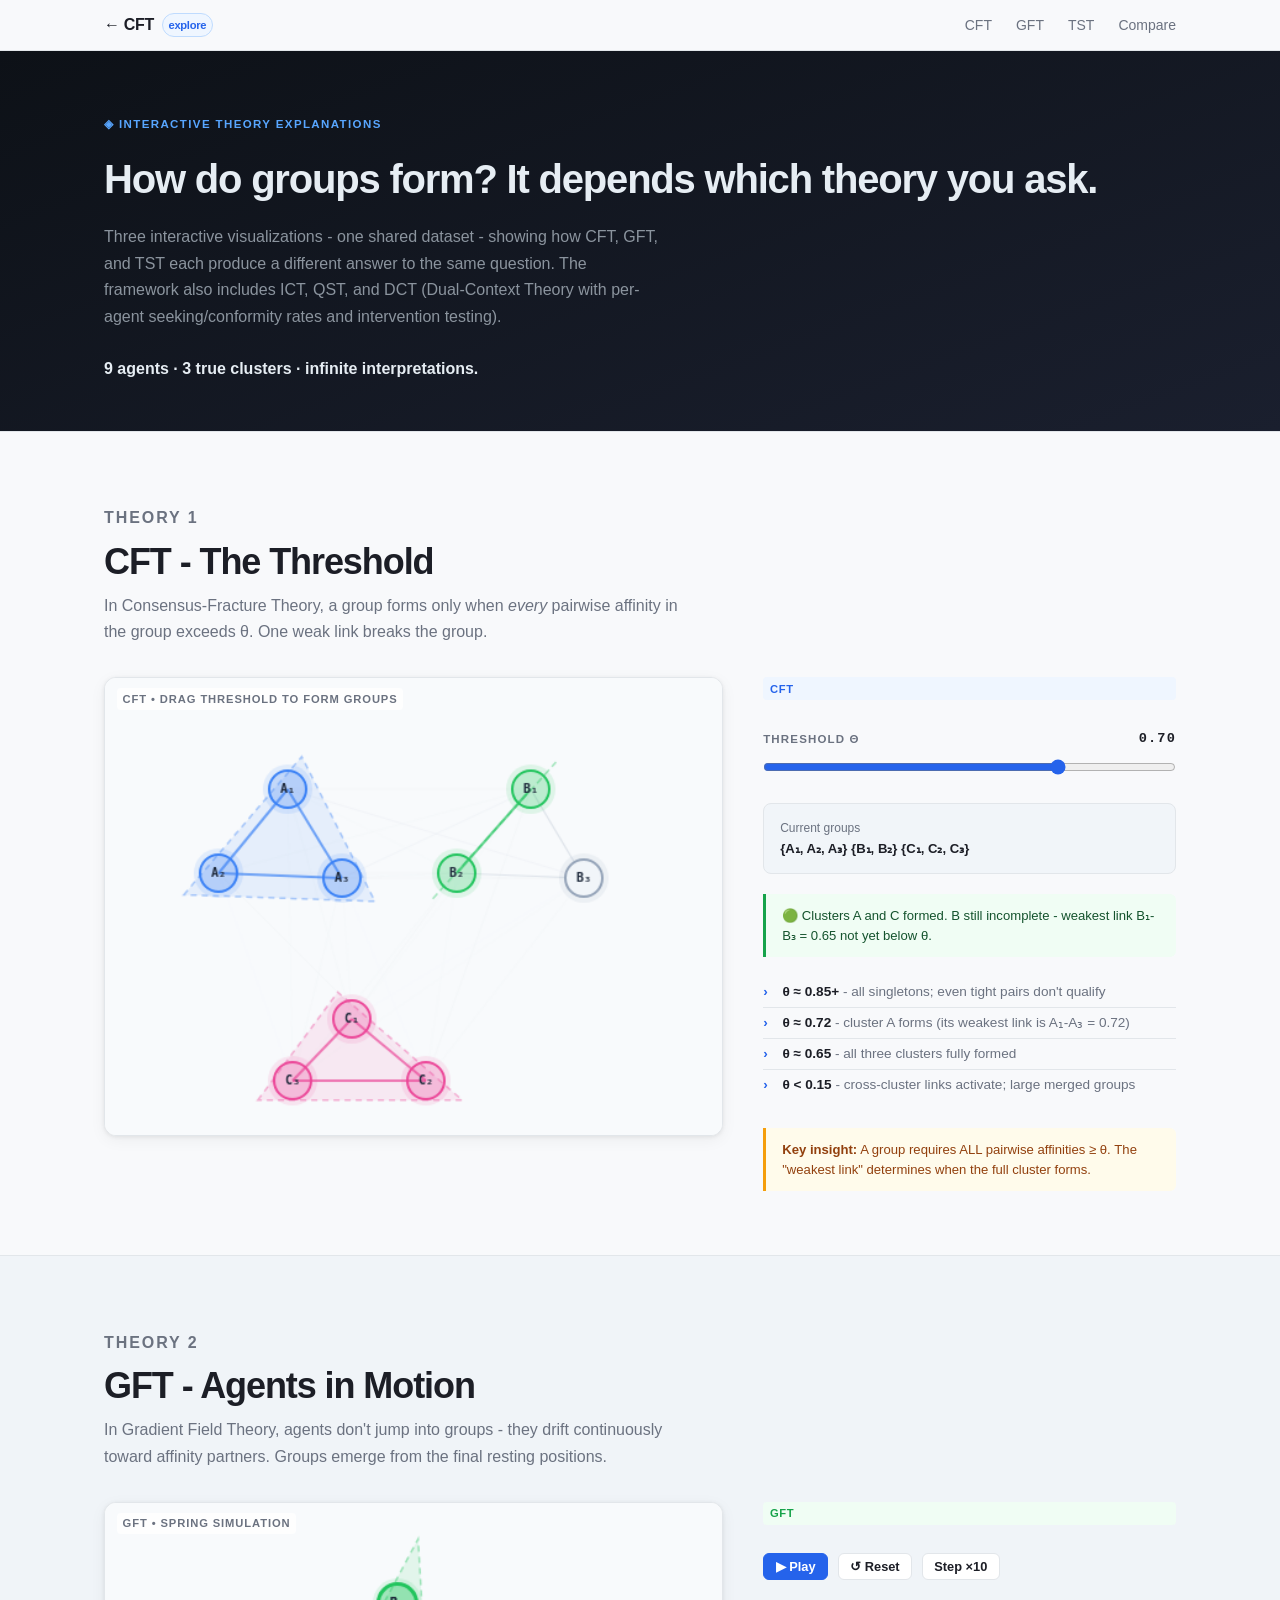
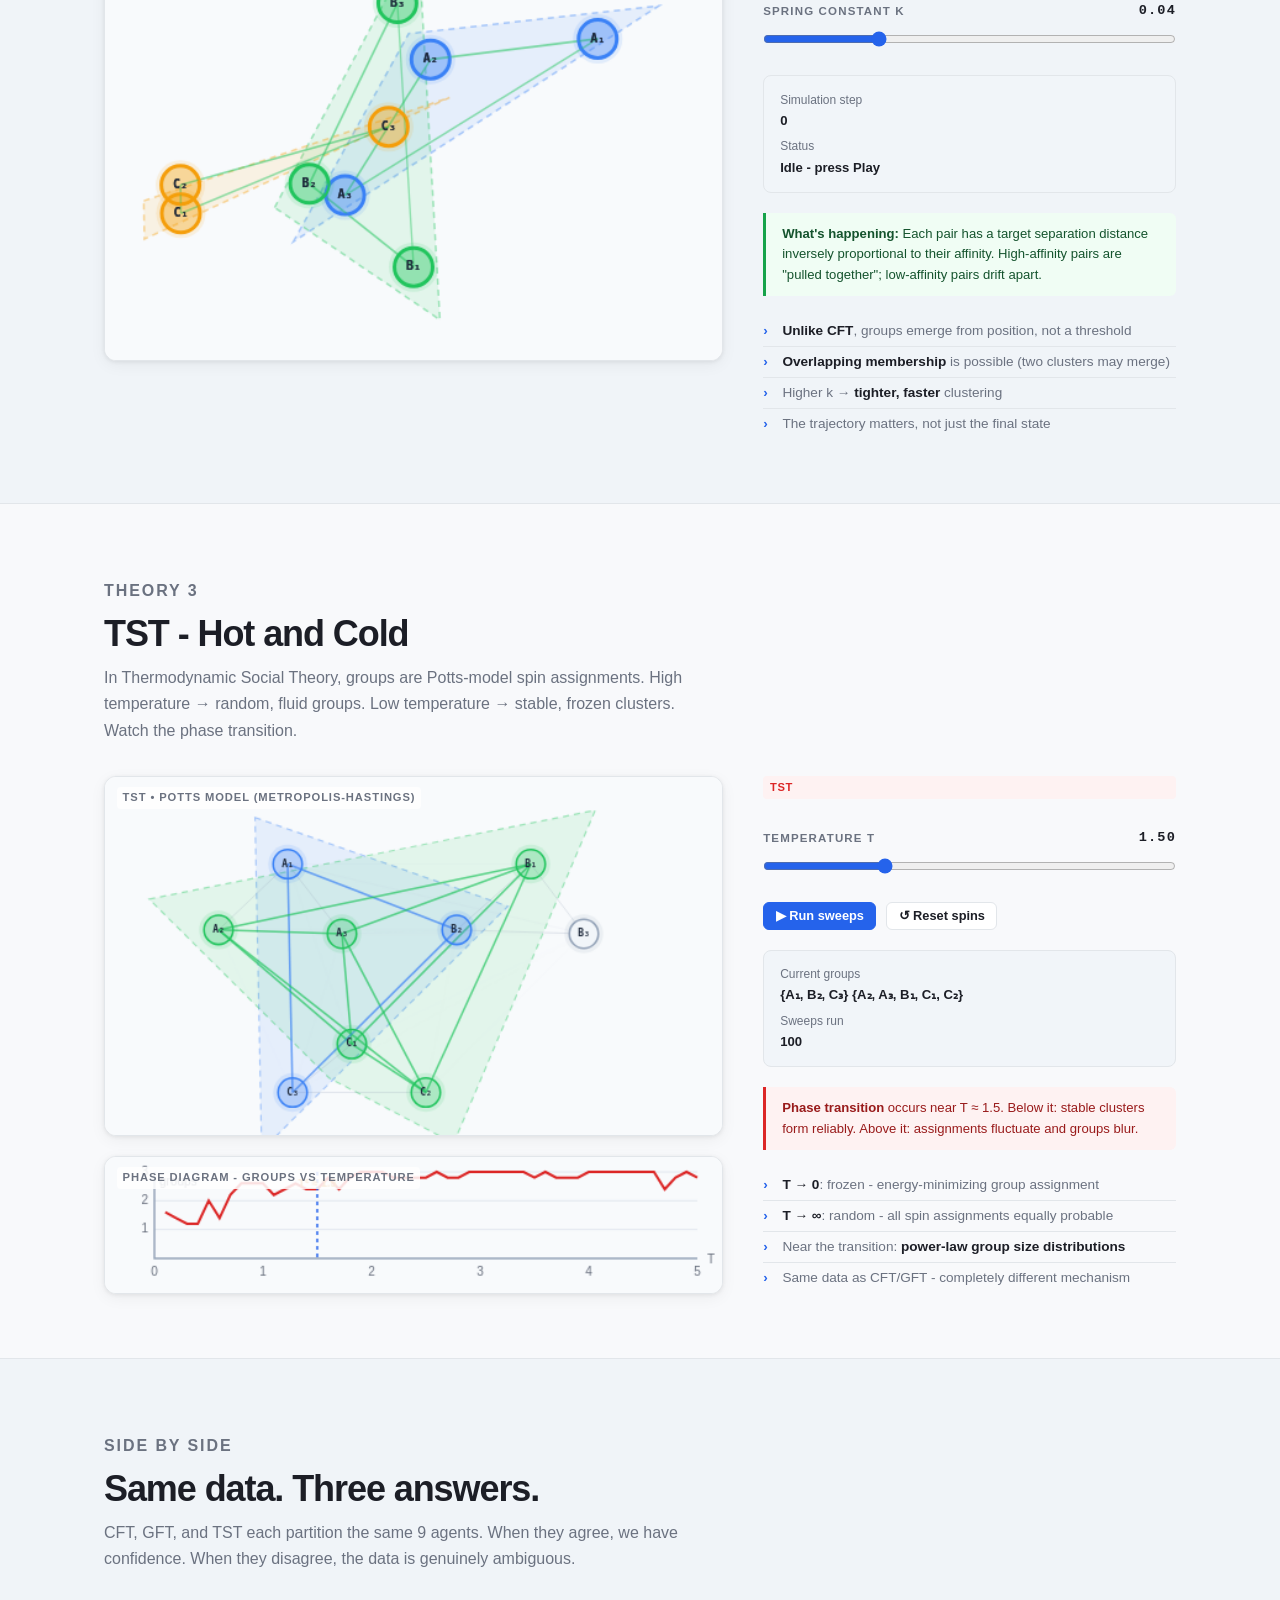
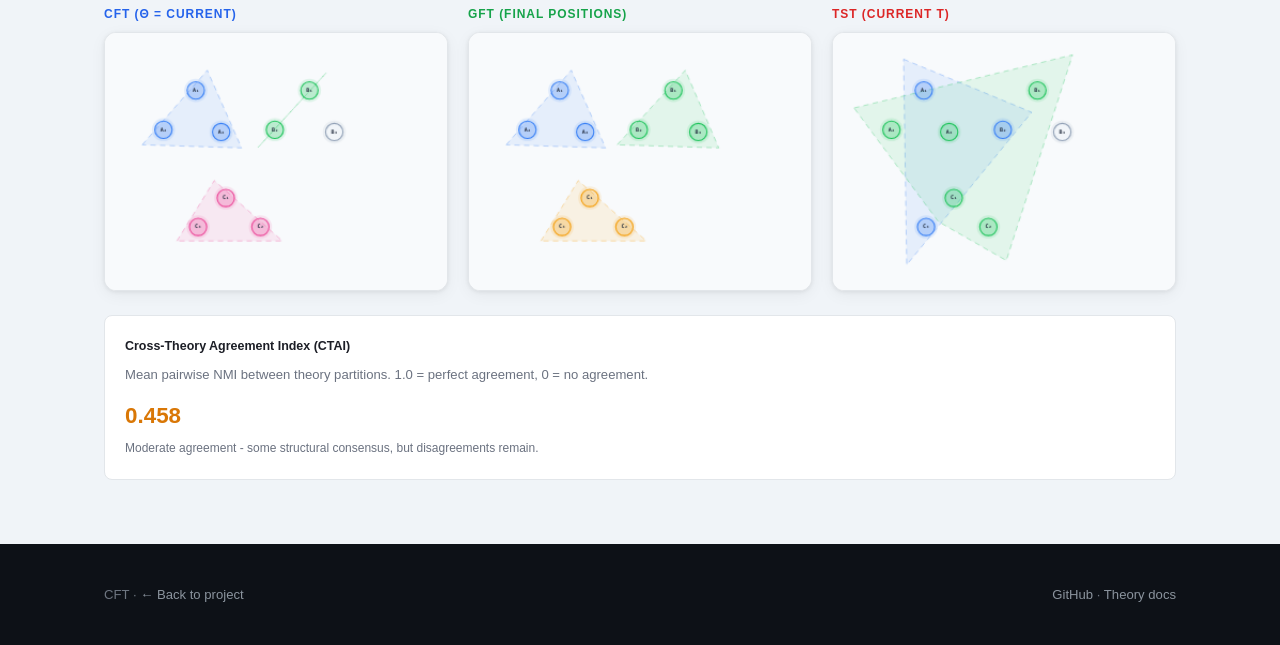
==== commit 31cac4df: "Add DCT theory, intervention system, TraitMap, sustained interventions, and docs update - DCT (Dual-" ====
--- a/docs/explore.html
+++ b/docs/explore.html
@@ -164,6 +164,8 @@
     <p>
       Three interactive visualizations - one shared dataset - showing how CFT,
       GFT, and TST each produce a different answer to the same question.
+      The framework also includes ICT, QST, and DCT (Dual-Context Theory with
+      per-agent seeking/conformity rates and intervention testing).
       <br><br>
       <strong style="color:#e6edf3">9 agents · 3 true clusters · infinite interpretations.</strong>
     </p>
@@ -214,7 +216,7 @@
 
         <ul class="insight-list">
           <li><strong>θ ≈ 0.85+</strong> - all singletons; even tight pairs don't qualify</li>
-          <li><strong>θ ≈ 0.72</strong> - cluster A forms (its weakest link is A₁–A₃ = 0.72)</li>
+          <li><strong>θ ≈ 0.72</strong> - cluster A forms (its weakest link is A₁-A₃ = 0.72)</li>
           <li><strong>θ ≈ 0.65</strong> - all three clusters fully formed</li>
           <li><strong>θ &lt; 0.15</strong> - cross-cluster links activate; large merged groups</li>
         </ul>
@@ -804,17 +806,17 @@
     cftCallout.style.background = '#fef2f2';
     cftCallout.style.color = '#991b1b';
   } else if (theta >= 0.72) {
-    cftCallout.textContent = '🟡 Some pairs form, but weakest links prevent full clusters. A₁–A₃ = 0.72 is the bottleneck for cluster A.';
+    cftCallout.textContent = '🟡 Some pairs form, but weakest links prevent full clusters. A₁-A₃ = 0.72 is the bottleneck for cluster A.';
     cftCallout.style.borderColor = '#f59e0b';
     cftCallout.style.background = '#fffbeb';
     cftCallout.style.color = '#92400e';
   } else if (theta >= 0.65) {
-    cftCallout.textContent = '🟢 Clusters A and C formed. B still incomplete - weakest link B₁–B₃ = 0.65 not yet below θ.';
+    cftCallout.textContent = '🟢 Clusters A and C formed. B still incomplete - weakest link B₁-B₃ = 0.65 not yet below θ.';
     cftCallout.style.borderColor = '#16a34a';
     cftCallout.style.background = '#f0fdf4';
     cftCallout.style.color = '#14532d';
   } else if (theta >= 0.15) {
-    cftCallout.textContent = '✅ All three clusters fully formed. Cross-cluster links (≈ 0.05–0.15) still below threshold.';
+    cftCallout.textContent = '✅ All three clusters fully formed. Cross-cluster links (approx 0.05-0.15) still below threshold.';
     cftCallout.style.borderColor = '#2563eb';
     cftCallout.style.background = '#eff6ff';
     cftCallout.style.color = '#1e3a8a';
--- a/docs/style.css
+++ b/docs/style.css
@@ -19,6 +19,7 @@
   --qst:  #7c3aed;
   --ict:  #ea580c;
   --tst:  #dc2626;
+  --dct:  #0891b2;
 }
 
 html { scroll-behavior: smooth; }
@@ -234,6 +235,7 @@
 .theory-card[data-theory="QST"] { --c: var(--qst); }
 .theory-card[data-theory="ICT"] { --c: var(--ict); }
 .theory-card[data-theory="TST"] { --c: var(--tst); }
+.theory-card[data-theory="DCT"] { --c: var(--dct); }
 
 .theory-tag {
   display: inline-block;
